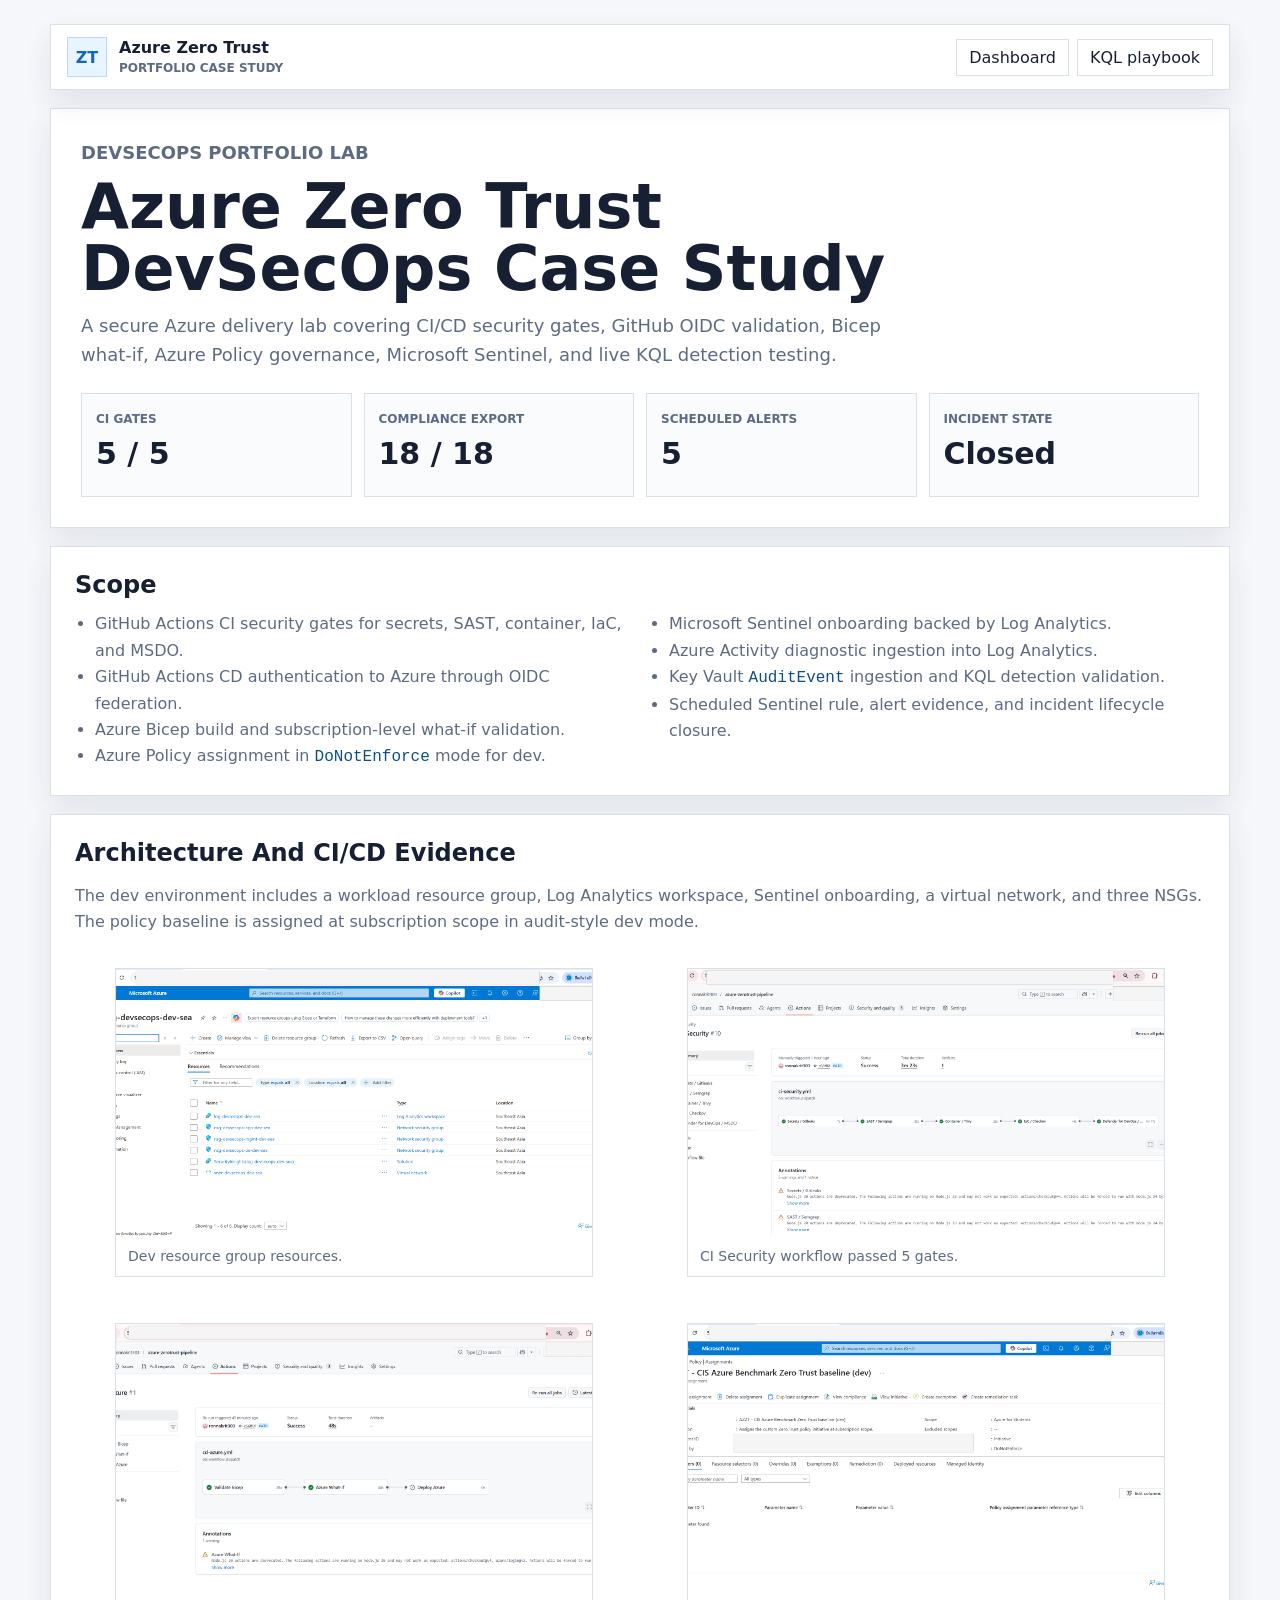
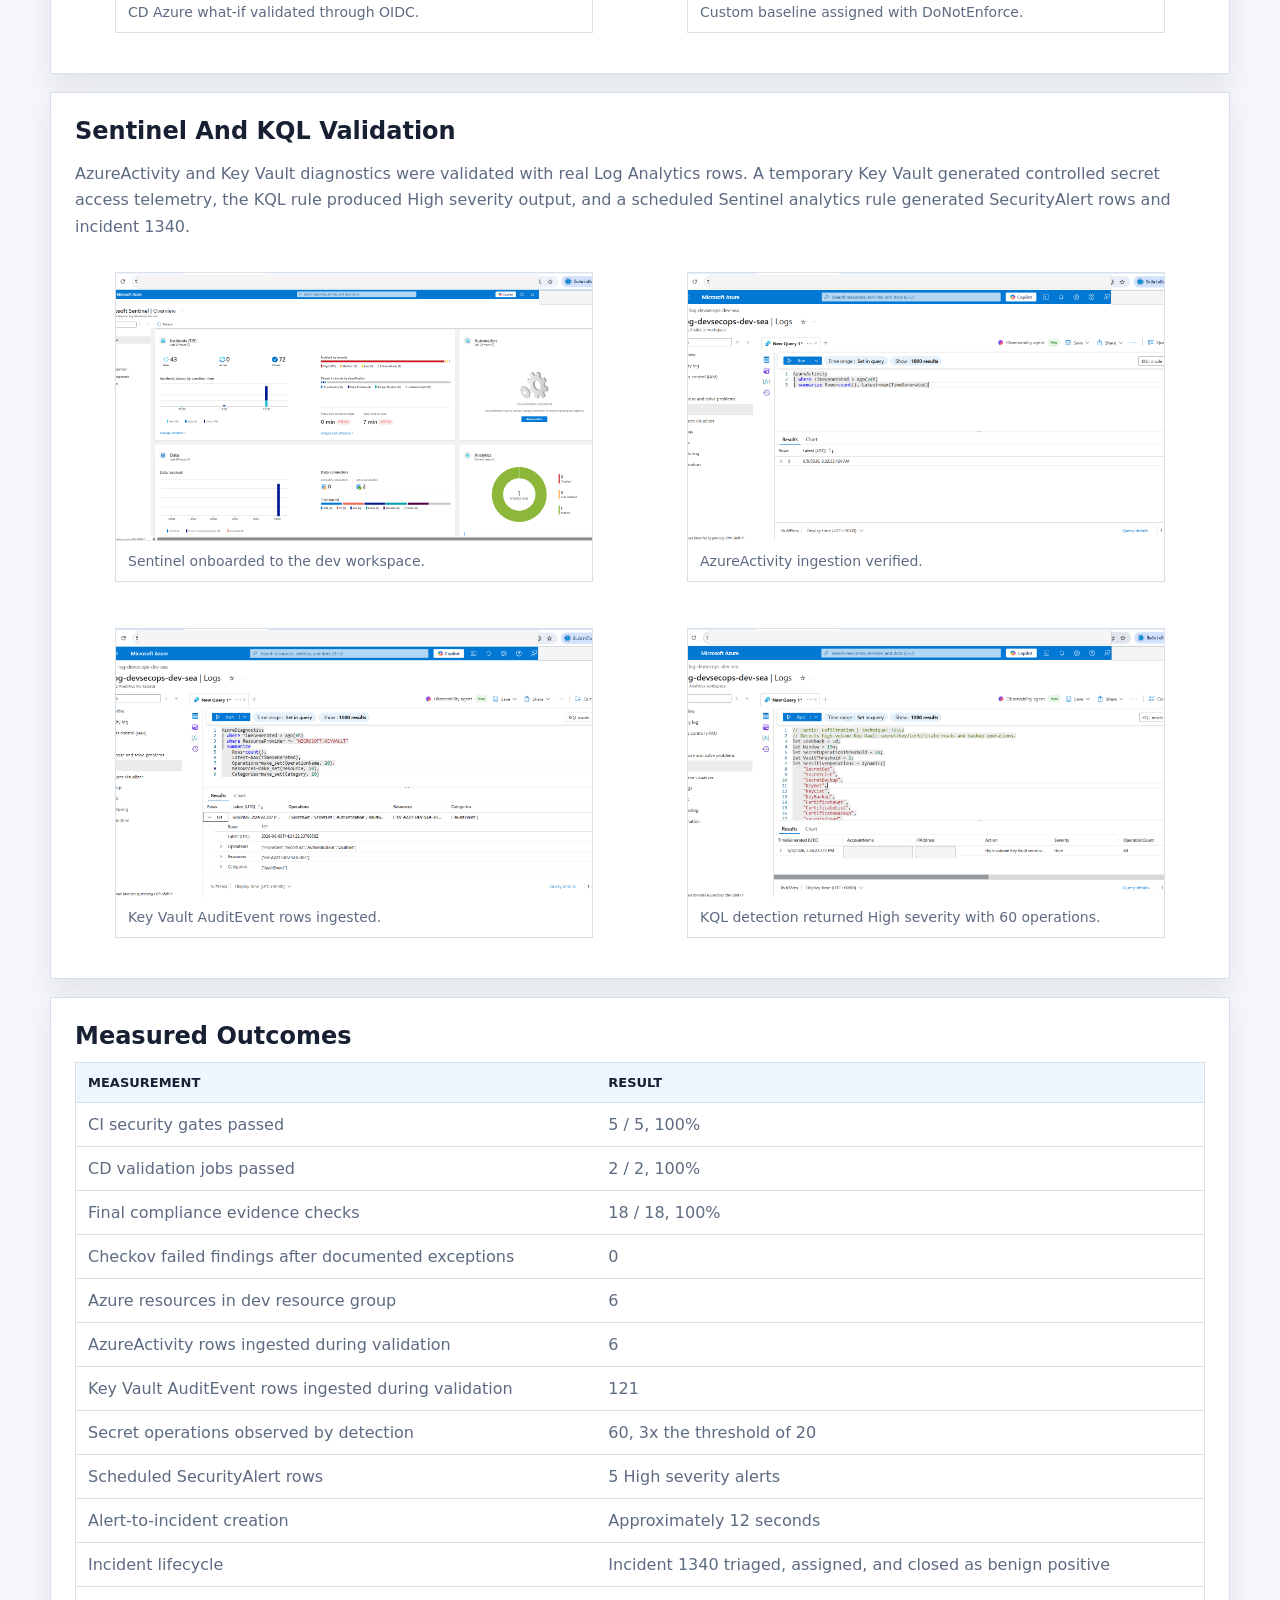
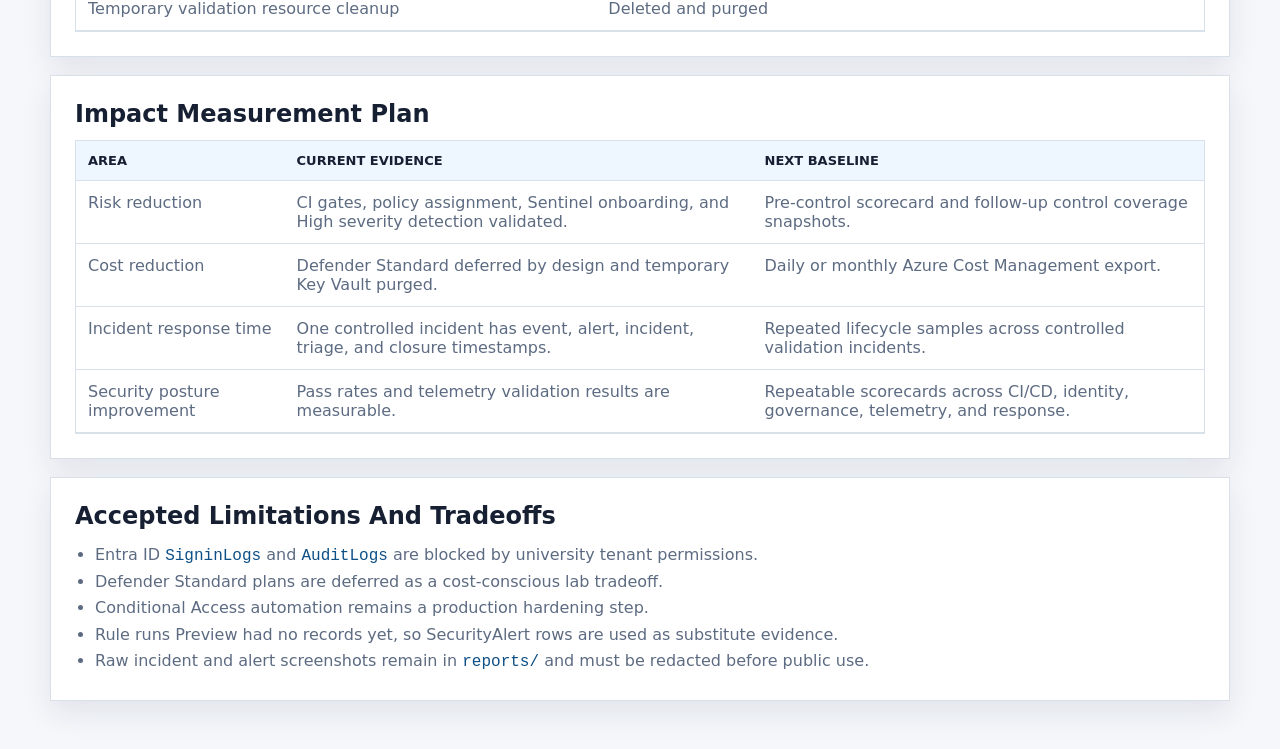
==== docs/demo-dashboard/case-study.html @ 7b43be03 "docs(portfolio): polish demo dashboard evidence pages" ====
<!doctype html>
<html lang="en">
  <head>
    <meta charset="utf-8" />
    <meta name="viewport" content="width=device-width, initial-scale=1" />
    <title>Azure Zero Trust Case Study</title>
    <link rel="stylesheet" href="doc-page.css" />
  </head>
  <body>
    <div class="doc-shell">
      <header class="doc-topbar">
        <div class="doc-brand">
          <div class="brand-mark" aria-hidden="true">ZT</div>
          <div>
            <strong>Azure Zero Trust</strong>
            <span>Portfolio Case Study</span>
          </div>
        </div>
        <nav class="nav-actions" aria-label="Document navigation">
          <a href="index.html">Dashboard</a>
          <a href="kql-playbook.html">KQL playbook</a>
        </nav>
      </header>

      <section class="doc-hero">
        <p class="eyebrow">DevSecOps Portfolio Lab</p>
        <h1>Azure Zero Trust DevSecOps Case Study</h1>
        <p>
          A secure Azure delivery lab covering CI/CD security gates, GitHub OIDC
          validation, Bicep what-if, Azure Policy governance, Microsoft Sentinel, and
          live KQL detection testing.
        </p>
        <div class="stat-row" aria-label="Case study metrics">
          <article class="stat"><span>CI gates</span><strong>5 / 5</strong></article>
          <article class="stat"><span>Compliance export</span><strong>18 / 18</strong></article>
          <article class="stat"><span>Scheduled alerts</span><strong>5</strong></article>
          <article class="stat"><span>Incident state</span><strong>Closed</strong></article>
        </div>
      </section>

      <main class="doc-grid">
        <section class="doc-section">
          <h2>Scope</h2>
          <div class="two-col">
            <ul>
              <li>GitHub Actions CI security gates for secrets, SAST, container, IaC, and MSDO.</li>
              <li>GitHub Actions CD authentication to Azure through OIDC federation.</li>
              <li>Azure Bicep build and subscription-level what-if validation.</li>
              <li>Azure Policy assignment in <code>DoNotEnforce</code> mode for dev.</li>
            </ul>
            <ul>
              <li>Microsoft Sentinel onboarding backed by Log Analytics.</li>
              <li>Azure Activity diagnostic ingestion into Log Analytics.</li>
              <li>Key Vault <code>AuditEvent</code> ingestion and KQL detection validation.</li>
              <li>Scheduled Sentinel rule, alert evidence, and incident lifecycle closure.</li>
            </ul>
          </div>
        </section>

        <section class="doc-section">
          <h2>Architecture And CI/CD Evidence</h2>
          <p>
            The dev environment includes a workload resource group, Log Analytics
            workspace, Sentinel onboarding, a virtual network, and three NSGs. The policy
            baseline is assigned at subscription scope in audit-style dev mode.
          </p>
          <div class="image-grid">
            <figure class="image-card">
              <button class="image-preview" type="button" data-full="../portfolio/assets/azure-rg-devsecops-dev-sea-resources.png" data-title="Dev resource group resources" aria-label="Preview Dev resource group resources">
                <img src="../portfolio/assets/azure-rg-devsecops-dev-sea-resources.png" alt="Azure resource group resource list" />
              </button>
              <figcaption>Dev resource group resources.</figcaption>
            </figure>
            <figure class="image-card">
              <button class="image-preview" type="button" data-full="../portfolio/assets/github-ci-security-success.png" data-title="CI Security workflow" aria-label="Preview CI Security workflow">
                <img src="../portfolio/assets/github-ci-security-success.png" alt="GitHub CI security success" />
              </button>
              <figcaption>CI Security workflow passed 5 gates.</figcaption>
            </figure>
            <figure class="image-card">
              <button class="image-preview" type="button" data-full="../portfolio/assets/github-cd-azure-what-if-success.png" data-title="CD Azure what-if" aria-label="Preview CD Azure what-if">
                <img src="../portfolio/assets/github-cd-azure-what-if-success.png" alt="GitHub CD Azure what-if success" />
              </button>
              <figcaption>CD Azure what-if validated through OIDC.</figcaption>
            </figure>
            <figure class="image-card">
              <button class="image-preview" type="button" data-full="../portfolio/assets/azure-policy-assignment-azzt-cis-dev-sea-detail.png" data-title="Azure Policy assignment detail" aria-label="Preview Azure Policy assignment detail">
                <img src="../portfolio/assets/azure-policy-assignment-azzt-cis-dev-sea-detail.png" alt="Azure Policy assignment detail" />
              </button>
              <figcaption>Custom baseline assigned with DoNotEnforce.</figcaption>
            </figure>
          </div>
        </section>

        <section class="doc-section">
          <h2>Sentinel And KQL Validation</h2>
          <p>
            AzureActivity and Key Vault diagnostics were validated with real Log Analytics
            rows. A temporary Key Vault generated controlled secret access telemetry, the
            KQL rule produced High severity output, and a scheduled Sentinel analytics
            rule generated SecurityAlert rows and incident 1340.
          </p>
          <div class="image-grid">
            <figure class="image-card">
              <button class="image-preview" type="button" data-full="../portfolio/assets/azure-sentinel-overview.png" data-title="Microsoft Sentinel overview" aria-label="Preview Microsoft Sentinel overview">
                <img src="../portfolio/assets/azure-sentinel-overview.png" alt="Microsoft Sentinel overview" />
              </button>
              <figcaption>Sentinel onboarded to the dev workspace.</figcaption>
            </figure>
            <figure class="image-card">
              <button class="image-preview" type="button" data-full="../portfolio/assets/azure-activity-log-ingestion.png" data-title="AzureActivity ingestion query" aria-label="Preview AzureActivity ingestion query">
                <img src="../portfolio/assets/azure-activity-log-ingestion.png" alt="AzureActivity ingestion query" />
              </button>
              <figcaption>AzureActivity ingestion verified.</figcaption>
            </figure>
            <figure class="image-card">
              <button class="image-preview" type="button" data-full="../portfolio/assets/azure-keyvault-auditevent-ingestion.png" data-title="Key Vault AuditEvent ingestion query" aria-label="Preview Key Vault AuditEvent ingestion query">
                <img src="../portfolio/assets/azure-keyvault-auditevent-ingestion.png" alt="Key Vault AuditEvent ingestion query" />
              </button>
              <figcaption>Key Vault AuditEvent rows ingested.</figcaption>
            </figure>
            <figure class="image-card">
              <button class="image-preview" type="button" data-full="../portfolio/assets/kql-secrets-exfiltration-detection.png" data-title="Secrets exfiltration KQL detection" aria-label="Preview Secrets exfiltration KQL detection">
                <img src="../portfolio/assets/kql-secrets-exfiltration-detection.png" alt="Secrets exfiltration KQL detection" />
              </button>
              <figcaption>KQL detection returned High severity with 60 operations.</figcaption>
            </figure>
          </div>
        </section>

        <section class="doc-section">
          <h2>Measured Outcomes</h2>
          <div class="table-wrap">
            <table>
              <thead>
                <tr><th>Measurement</th><th>Result</th></tr>
              </thead>
              <tbody>
                <tr><td>CI security gates passed</td><td>5 / 5, 100%</td></tr>
                <tr><td>CD validation jobs passed</td><td>2 / 2, 100%</td></tr>
                <tr><td>Final compliance evidence checks</td><td>18 / 18, 100%</td></tr>
                <tr><td>Checkov failed findings after documented exceptions</td><td>0</td></tr>
                <tr><td>Azure resources in dev resource group</td><td>6</td></tr>
                <tr><td>AzureActivity rows ingested during validation</td><td>6</td></tr>
                <tr><td>Key Vault AuditEvent rows ingested during validation</td><td>121</td></tr>
                <tr><td>Secret operations observed by detection</td><td>60, 3x the threshold of 20</td></tr>
                <tr><td>Scheduled SecurityAlert rows</td><td>5 High severity alerts</td></tr>
                <tr><td>Alert-to-incident creation</td><td>Approximately 12 seconds</td></tr>
                <tr><td>Incident lifecycle</td><td>Incident 1340 triaged, assigned, and closed as benign positive</td></tr>
                <tr><td>Temporary validation resource cleanup</td><td>Deleted and purged</td></tr>
              </tbody>
            </table>
          </div>
        </section>

        <section class="doc-section">
          <h2>Impact Measurement Plan</h2>
          <div class="table-wrap">
            <table>
              <thead>
                <tr><th>Area</th><th>Current evidence</th><th>Next baseline</th></tr>
              </thead>
              <tbody>
                <tr>
                  <td>Risk reduction</td>
                  <td>CI gates, policy assignment, Sentinel onboarding, and High severity detection validated.</td>
                  <td>Pre-control scorecard and follow-up control coverage snapshots.</td>
                </tr>
                <tr>
                  <td>Cost reduction</td>
                  <td>Defender Standard deferred by design and temporary Key Vault purged.</td>
                  <td>Daily or monthly Azure Cost Management export.</td>
                </tr>
                <tr>
                  <td>Incident response time</td>
                  <td>One controlled incident has event, alert, incident, triage, and closure timestamps.</td>
                  <td>Repeated lifecycle samples across controlled validation incidents.</td>
                </tr>
                <tr>
                  <td>Security posture improvement</td>
                  <td>Pass rates and telemetry validation results are measurable.</td>
                  <td>Repeatable scorecards across CI/CD, identity, governance, telemetry, and response.</td>
                </tr>
              </tbody>
            </table>
          </div>
        </section>

        <section class="doc-section">
          <h2>Accepted Limitations And Tradeoffs</h2>
          <ul>
            <li>Entra ID <code>SigninLogs</code> and <code>AuditLogs</code> are blocked by university tenant permissions.</li>
            <li>Defender Standard plans are deferred as a cost-conscious lab tradeoff.</li>
            <li>Conditional Access automation remains a production hardening step.</li>
            <li>Rule runs Preview had no records yet, so SecurityAlert rows are used as substitute evidence.</li>
            <li>Raw incident and alert screenshots remain in <code>reports/</code> and must be redacted before public use.</li>
          </ul>
        </section>
      </main>

      <dialog class="image-dialog" id="imageDialog" aria-labelledby="imageDialogTitle">
        <div class="dialog-head">
          <h3 id="imageDialogTitle">Evidence screenshot</h3>
          <button class="dialog-close" type="button" id="closeImageDialog" aria-label="Close preview">x</button>
        </div>
        <img id="imageDialogPreview" alt="" />
      </dialog>
    </div>
    <script src="doc-page.js"></script>
  </body>
</html>
---- docs/demo-dashboard/doc-page.css ----
:root {
  color-scheme: light;
  --bg: #f5f7fb;
  --surface: #ffffff;
  --surface-soft: #f9fbfd;
  --ink: #172033;
  --muted: #5d6b82;
  --line: #d8e0ea;
  --blue: #1466b8;
  --green: #138a52;
  --amber: #b66c00;
  --red: #ba3a3a;
  --shadow: 0 12px 28px rgba(28, 38, 55, 0.09);
}

* {
  box-sizing: border-box;
}

html {
  scroll-behavior: smooth;
}

body {
  margin: 0;
  min-width: 320px;
  background: var(--bg);
  color: var(--ink);
  font-family:
    Inter, ui-sans-serif, system-ui, -apple-system, BlinkMacSystemFont, "Segoe UI",
    sans-serif;
  letter-spacing: 0;
}

a {
  color: var(--blue);
}

.doc-shell {
  width: min(1180px, calc(100% - 32px));
  margin: 0 auto;
  padding: 24px 0 48px;
}

.doc-topbar,
.doc-hero,
.doc-section {
  border: 1px solid var(--line);
  background: var(--surface);
  box-shadow: var(--shadow);
}

.doc-topbar {
  position: sticky;
  top: 0;
  z-index: 5;
  display: flex;
  align-items: center;
  justify-content: space-between;
  gap: 16px;
  padding: 12px 16px;
}

.doc-brand {
  display: flex;
  align-items: center;
  gap: 12px;
  min-width: 0;
}

.brand-mark {
  display: grid;
  flex: 0 0 40px;
  width: 40px;
  height: 40px;
  place-items: center;
  border: 1px solid #b7d8ff;
  background: #e8f4ff;
  color: var(--blue);
  font-weight: 800;
}

.doc-brand strong {
  display: block;
  font-size: 16px;
}

.doc-brand span,
.eyebrow {
  color: var(--muted);
  font-size: 12px;
  font-weight: 700;
  text-transform: uppercase;
}

.nav-actions {
  display: flex;
  flex-wrap: wrap;
  gap: 8px;
  justify-content: flex-end;
}

.nav-actions a {
  min-height: 36px;
  padding: 8px 12px;
  border: 1px solid var(--line);
  background: var(--surface);
  color: var(--ink);
  text-decoration: none;
}

.nav-actions a:hover,
.nav-actions a:focus-visible {
  border-color: #9ec9ef;
  color: var(--blue);
  outline: none;
}

.doc-hero {
  margin-top: 18px;
  padding: 30px;
}

.doc-hero h1 {
  max-width: 850px;
  margin: 8px 0 12px;
  font-size: clamp(34px, 6vw, 62px);
  line-height: 1;
}

.doc-hero p {
  max-width: 840px;
  margin: 0;
  color: var(--muted);
  font-size: 18px;
  line-height: 1.6;
}

.stat-row {
  display: grid;
  grid-template-columns: repeat(4, minmax(0, 1fr));
  gap: 12px;
  margin-top: 24px;
}

.stat {
  min-height: 104px;
  padding: 14px;
  border: 1px solid var(--line);
  background: var(--surface-soft);
}

.stat span {
  color: var(--muted);
  font-size: 12px;
  font-weight: 700;
  text-transform: uppercase;
}

.stat strong {
  display: block;
  margin-top: 12px;
  font-size: 30px;
  line-height: 1;
}

.doc-grid {
  display: grid;
  gap: 18px;
  margin-top: 18px;
}

.doc-section {
  padding: 24px;
}

.doc-section h2,
.doc-section h3 {
  margin: 0 0 12px;
}

.doc-section p,
.doc-section li {
  color: var(--muted);
  line-height: 1.65;
}

.doc-section ul {
  margin: 0;
  padding-left: 20px;
}

.two-col {
  display: grid;
  grid-template-columns: repeat(2, minmax(0, 1fr));
  gap: 18px;
}

.image-grid {
  display: grid;
  grid-template-columns: repeat(2, minmax(0, 1fr));
  gap: 14px;
  margin-top: 16px;
}

.image-card {
  overflow: hidden;
  border: 1px solid var(--line);
  background: #ffffff;
}

.image-card img {
  display: block;
  width: 100%;
  aspect-ratio: 16 / 9;
  object-fit: cover;
}

.image-preview {
  display: block;
  width: 100%;
  padding: 0;
  border: 0;
  background: transparent;
  cursor: zoom-in;
}

.image-preview:hover img,
.image-preview:focus-visible img {
  filter: saturate(1.05) contrast(1.02);
}

.image-preview:focus-visible {
  outline: 3px solid #9ec9ef;
  outline-offset: 3px;
}

.image-card figcaption {
  padding: 12px;
  color: var(--muted);
  font-size: 14px;
}

.table-wrap {
  overflow-x: auto;
  border: 1px solid var(--line);
}

table {
  width: 100%;
  border-collapse: collapse;
  background: #ffffff;
}

th,
td {
  padding: 12px;
  border-bottom: 1px solid var(--line);
  text-align: left;
  vertical-align: top;
}

th {
  background: #eef6ff;
  color: var(--ink);
  font-size: 13px;
  text-transform: uppercase;
}

td {
  color: var(--muted);
}

code,
pre {
  font-family: "Cascadia Mono", Consolas, "Liberation Mono", monospace;
}

code {
  color: #0d4f87;
}

pre {
  overflow-x: auto;
  padding: 16px;
  border: 1px solid var(--line);
  background: #101827;
  color: #e7edf7;
  line-height: 1.5;
}

.badge {
  display: inline-flex;
  align-items: center;
  min-height: 26px;
  padding: 0 9px;
  border: 1px solid var(--line);
  background: #ffffff;
  color: var(--muted);
  font-size: 12px;
  font-weight: 800;
  text-transform: uppercase;
}

.badge.pass {
  border-color: #bfe4cf;
  background: #effaf4;
  color: var(--green);
}

.badge.warn {
  border-color: #f2d5a4;
  background: #fff7e7;
  color: var(--amber);
}

.badge.alert {
  border-color: #f0b8b8;
  background: #fff1f1;
  color: var(--red);
}

.image-dialog {
  width: min(1280px, calc(100vw - 32px));
  padding: 0;
  border: 1px solid var(--line);
  background: #ffffff;
  box-shadow: 0 24px 70px rgba(15, 23, 42, 0.28);
}

.image-dialog::backdrop {
  background: rgba(15, 23, 42, 0.58);
}

.dialog-head {
  display: flex;
  align-items: center;
  justify-content: space-between;
  gap: 16px;
  padding: 14px 16px;
  border-bottom: 1px solid var(--line);
}

.dialog-head h3 {
  margin: 0;
  font-size: 18px;
}

.dialog-close {
  display: grid;
  width: 38px;
  height: 38px;
  place-items: center;
  border: 1px solid var(--line);
  background: #ffffff;
  color: var(--ink);
  cursor: pointer;
  font-size: 18px;
}

.dialog-close:hover,
.dialog-close:focus-visible {
  border-color: #9ec9ef;
  color: var(--blue);
  outline: none;
}

.image-dialog img {
  display: block;
  width: 100%;
  max-height: 82vh;
  object-fit: contain;
  background: #f8fafc;
}

@media (max-width: 820px) {
  .doc-topbar,
  .two-col {
    grid-template-columns: 1fr;
  }

  .doc-topbar {
    align-items: stretch;
    flex-direction: column;
  }

  .stat-row,
  .image-grid {
    grid-template-columns: 1fr;
  }
}
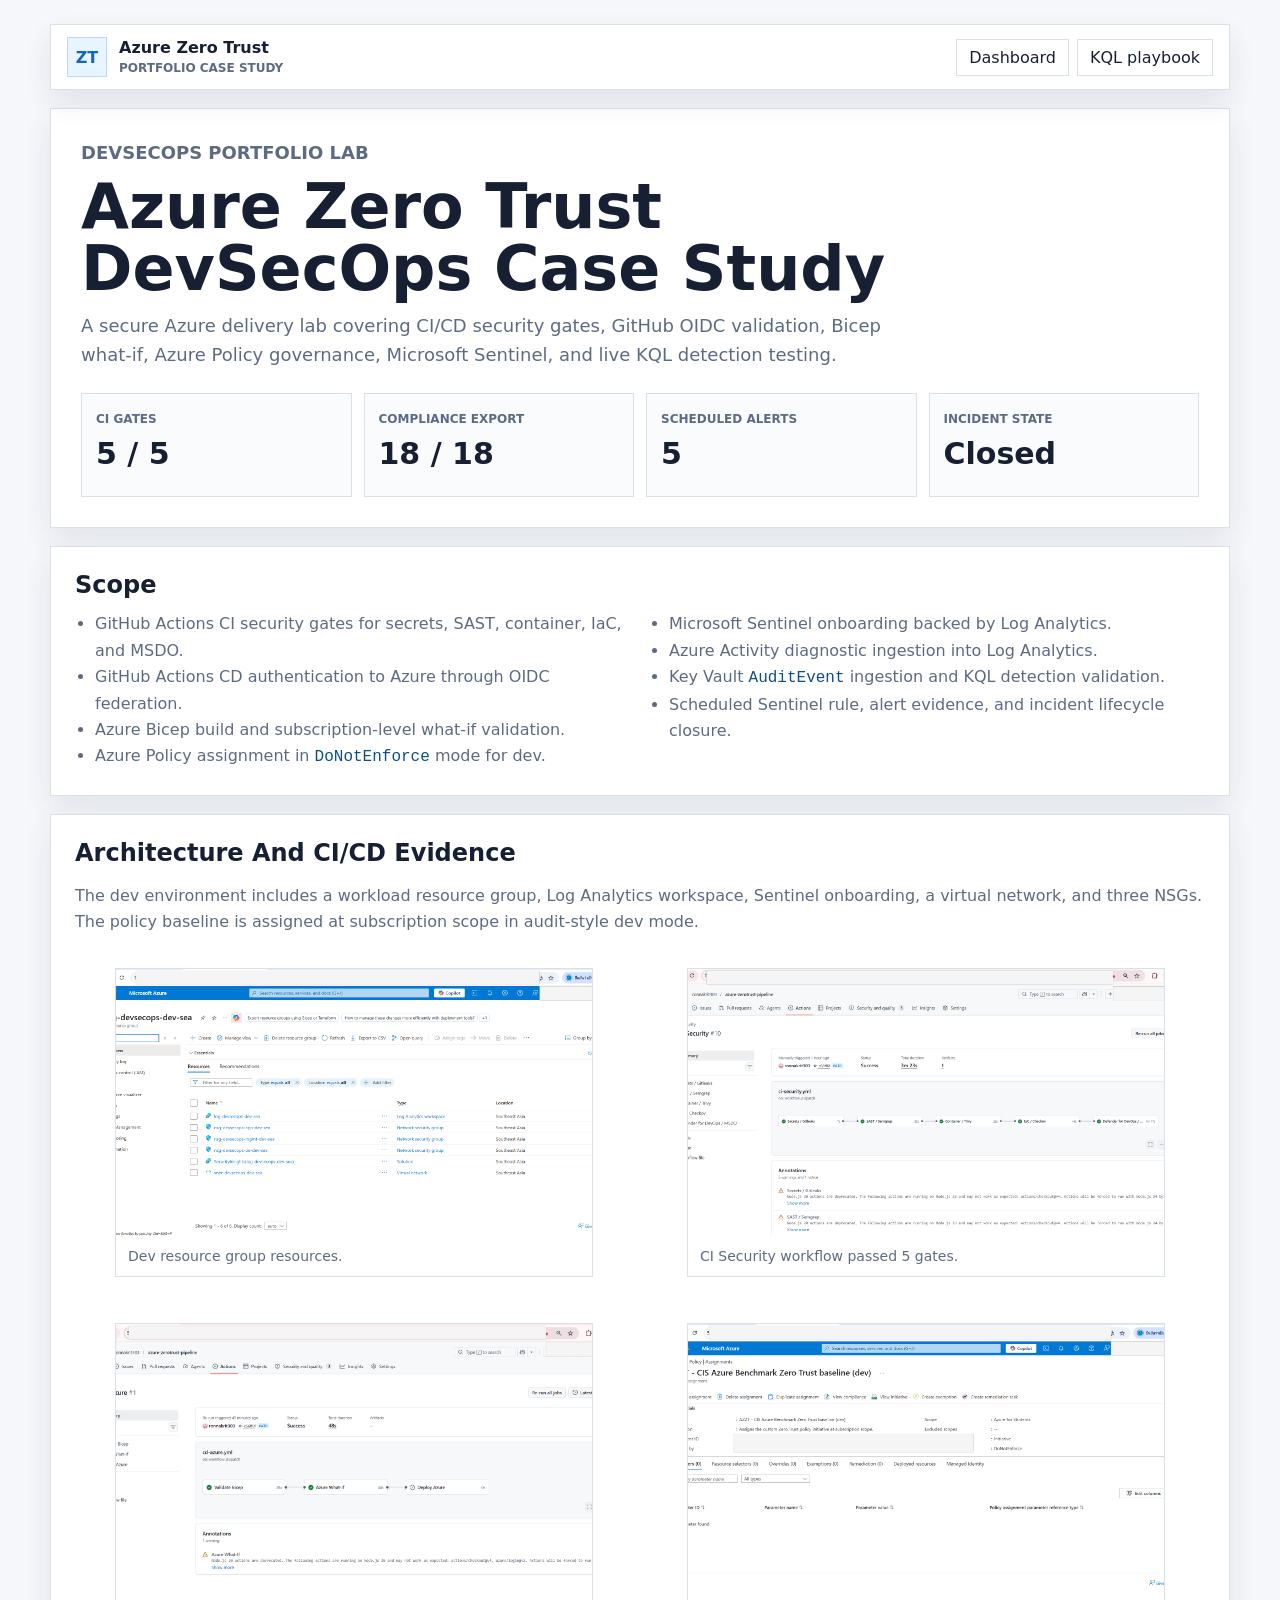
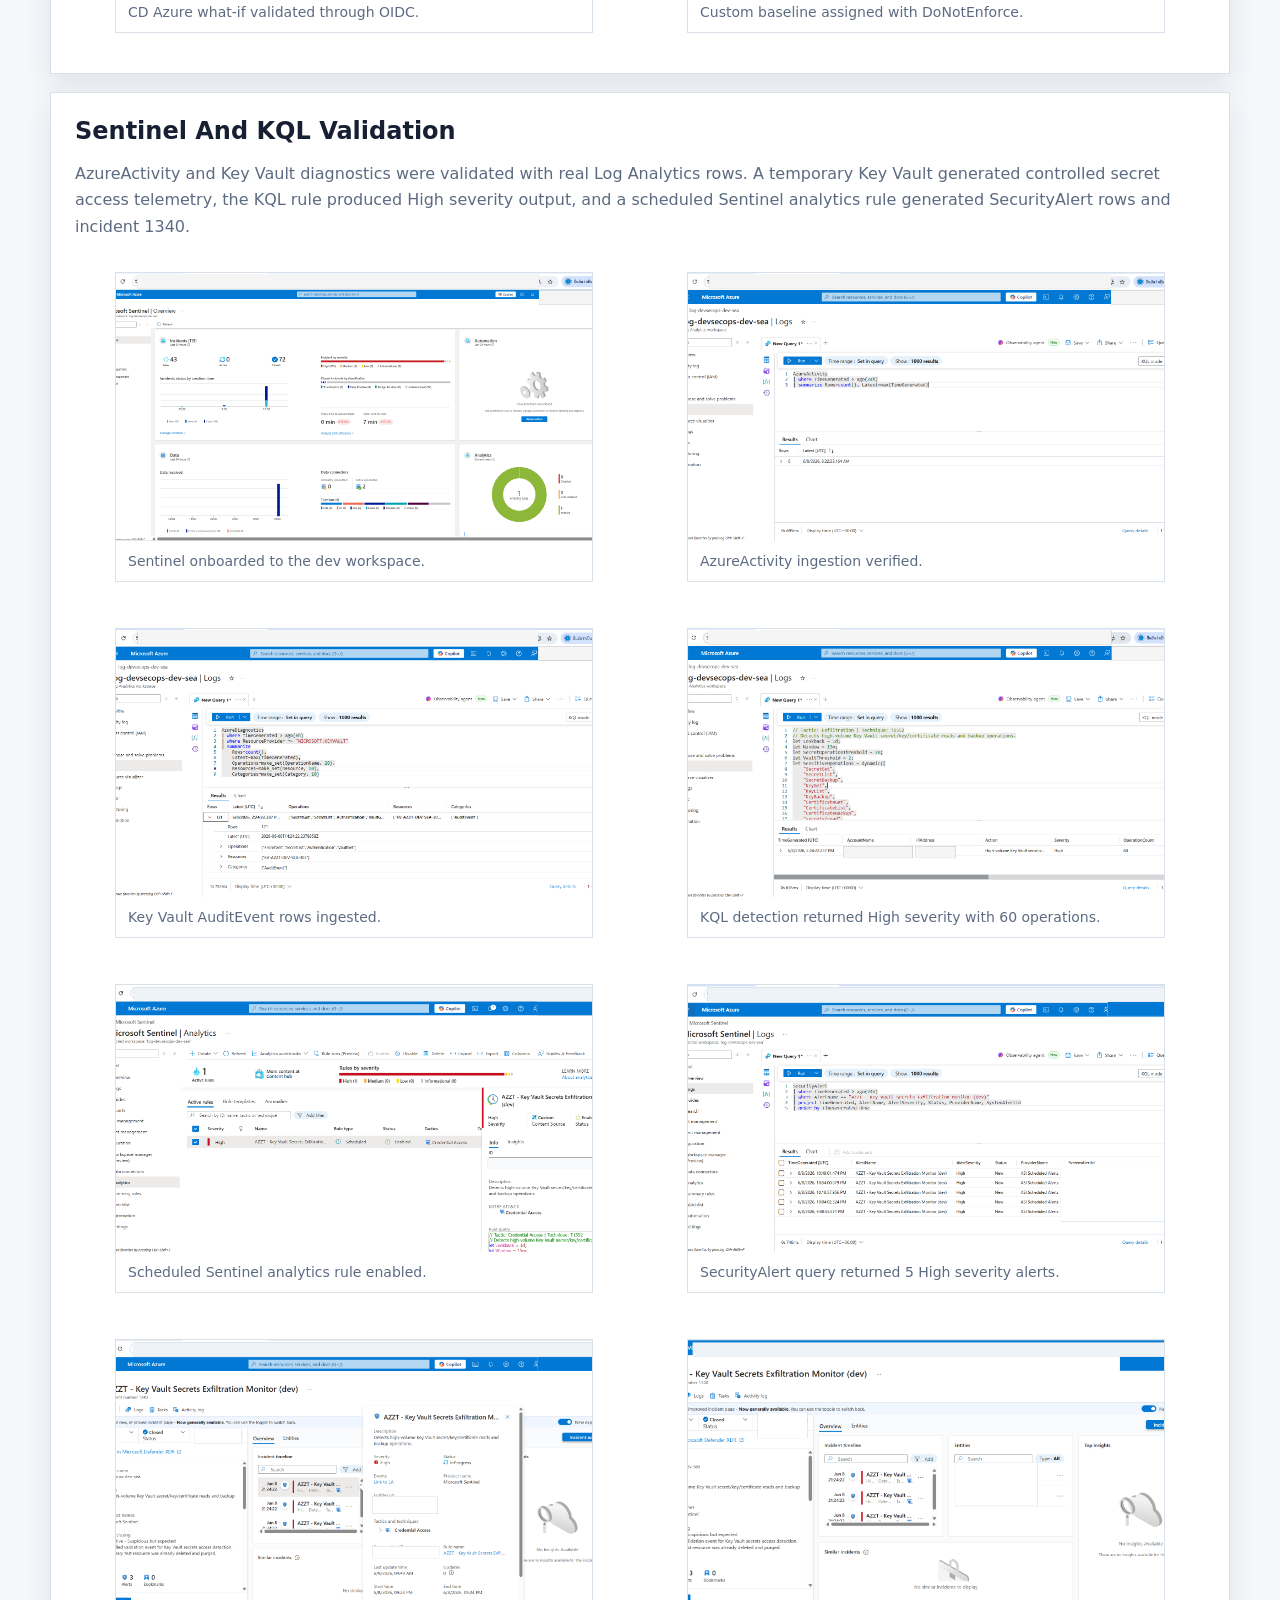
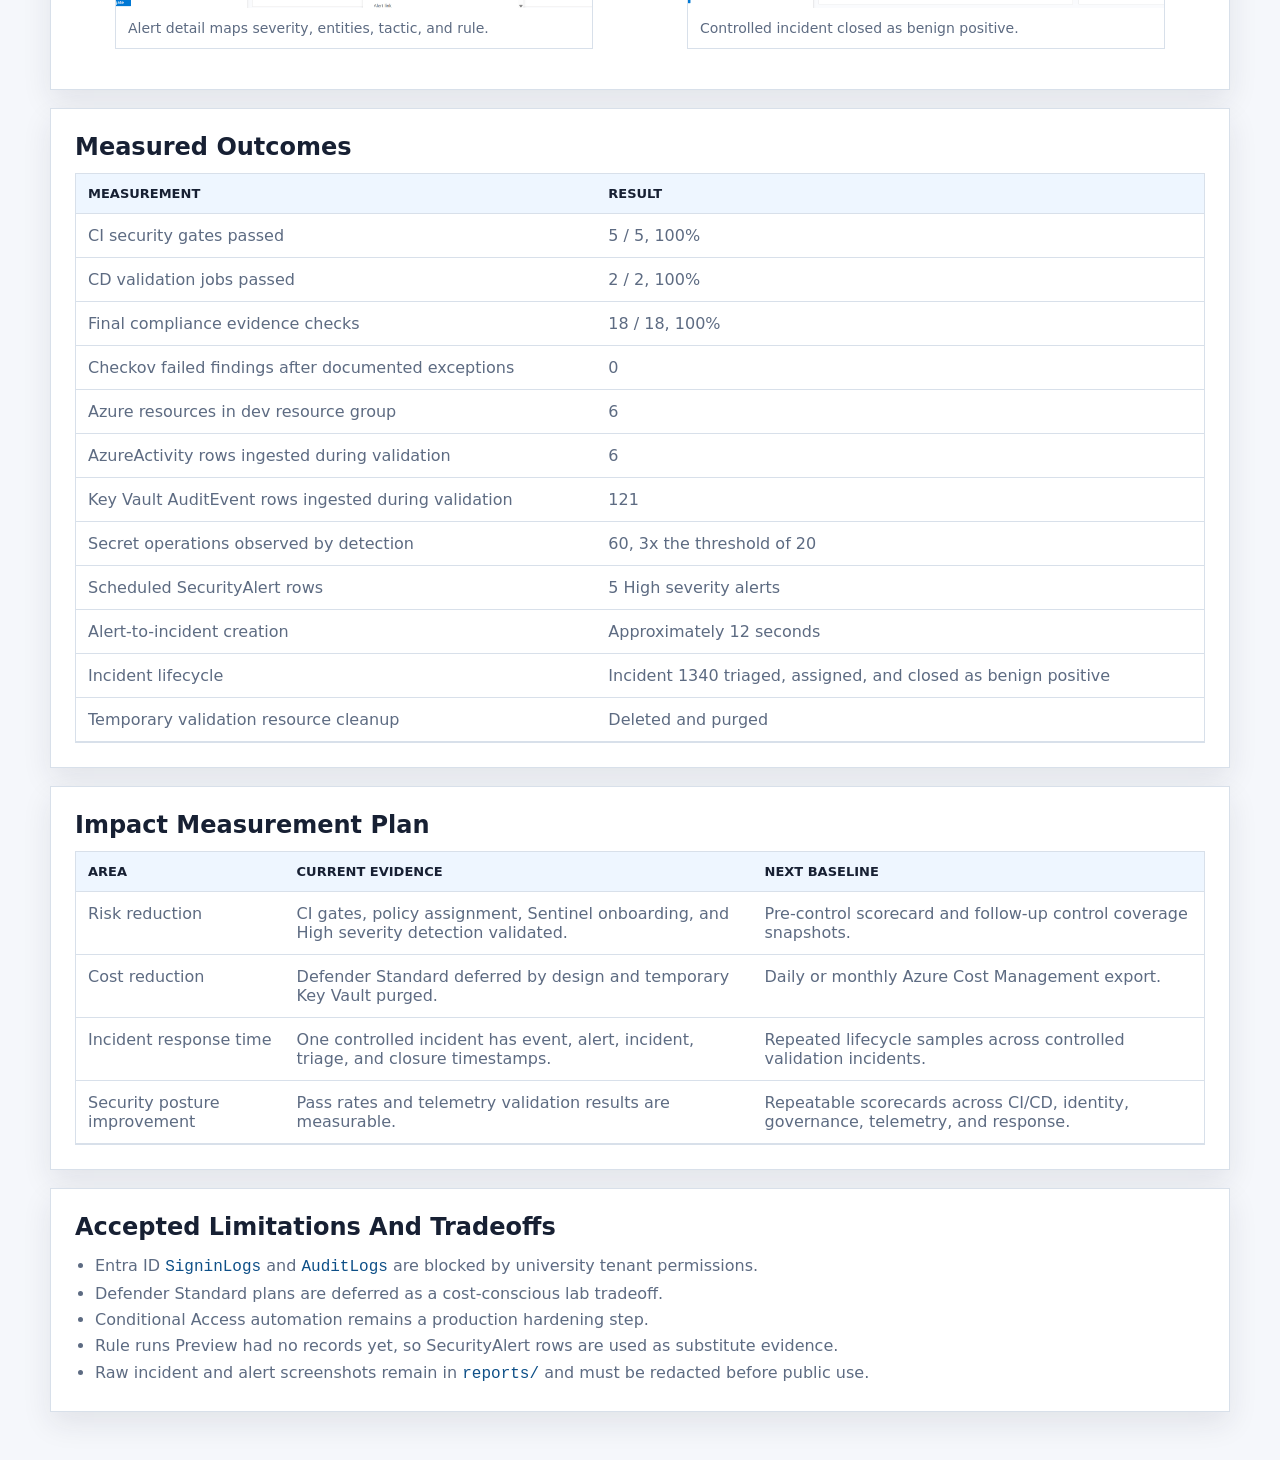
==== commit 7c966324: "docs(portfolio): redact public evidence screenshots" ====
--- a/docs/demo-dashboard/case-study.html
+++ b/docs/demo-dashboard/case-study.html
@@ -124,6 +124,30 @@
                 <img src="../portfolio/assets/kql-secrets-exfiltration-detection.png" alt="Secrets exfiltration KQL detection" />
               </button>
               <figcaption>KQL detection returned High severity with 60 operations.</figcaption>
+            </figure>
+            <figure class="image-card">
+              <button class="image-preview" type="button" data-full="../portfolio/assets/sentinel-scheduled-analytics-rule-created.png" data-title="Scheduled Sentinel analytics rule" aria-label="Preview Scheduled Sentinel analytics rule">
+                <img src="../portfolio/assets/sentinel-scheduled-analytics-rule-created.png" alt="Scheduled Sentinel analytics rule" />
+              </button>
+              <figcaption>Scheduled Sentinel analytics rule enabled.</figcaption>
+            </figure>
+            <figure class="image-card">
+              <button class="image-preview" type="button" data-full="../portfolio/assets/sentinel-securityalert-keyvault-rule.png" data-title="SecurityAlert evidence query" aria-label="Preview SecurityAlert evidence query">
+                <img src="../portfolio/assets/sentinel-securityalert-keyvault-rule.png" alt="SecurityAlert evidence query" />
+              </button>
+              <figcaption>SecurityAlert query returned 5 High severity alerts.</figcaption>
+            </figure>
+            <figure class="image-card">
+              <button class="image-preview" type="button" data-full="../portfolio/assets/sentinel-alert-detail-keyvault-secrets.png" data-title="Sentinel alert detail" aria-label="Preview Sentinel alert detail">
+                <img src="../portfolio/assets/sentinel-alert-detail-keyvault-secrets.png" alt="Sentinel alert detail" />
+              </button>
+              <figcaption>Alert detail maps severity, entities, tactic, and rule.</figcaption>
+            </figure>
+            <figure class="image-card">
+              <button class="image-preview" type="button" data-full="../portfolio/assets/sentinel-incident-closed-benign-positive.png" data-title="Closed Sentinel incident" aria-label="Preview Closed Sentinel incident">
+                <img src="../portfolio/assets/sentinel-incident-closed-benign-positive.png" alt="Closed Sentinel incident" />
+              </button>
+              <figcaption>Controlled incident closed as benign positive.</figcaption>
             </figure>
           </div>
         </section>
